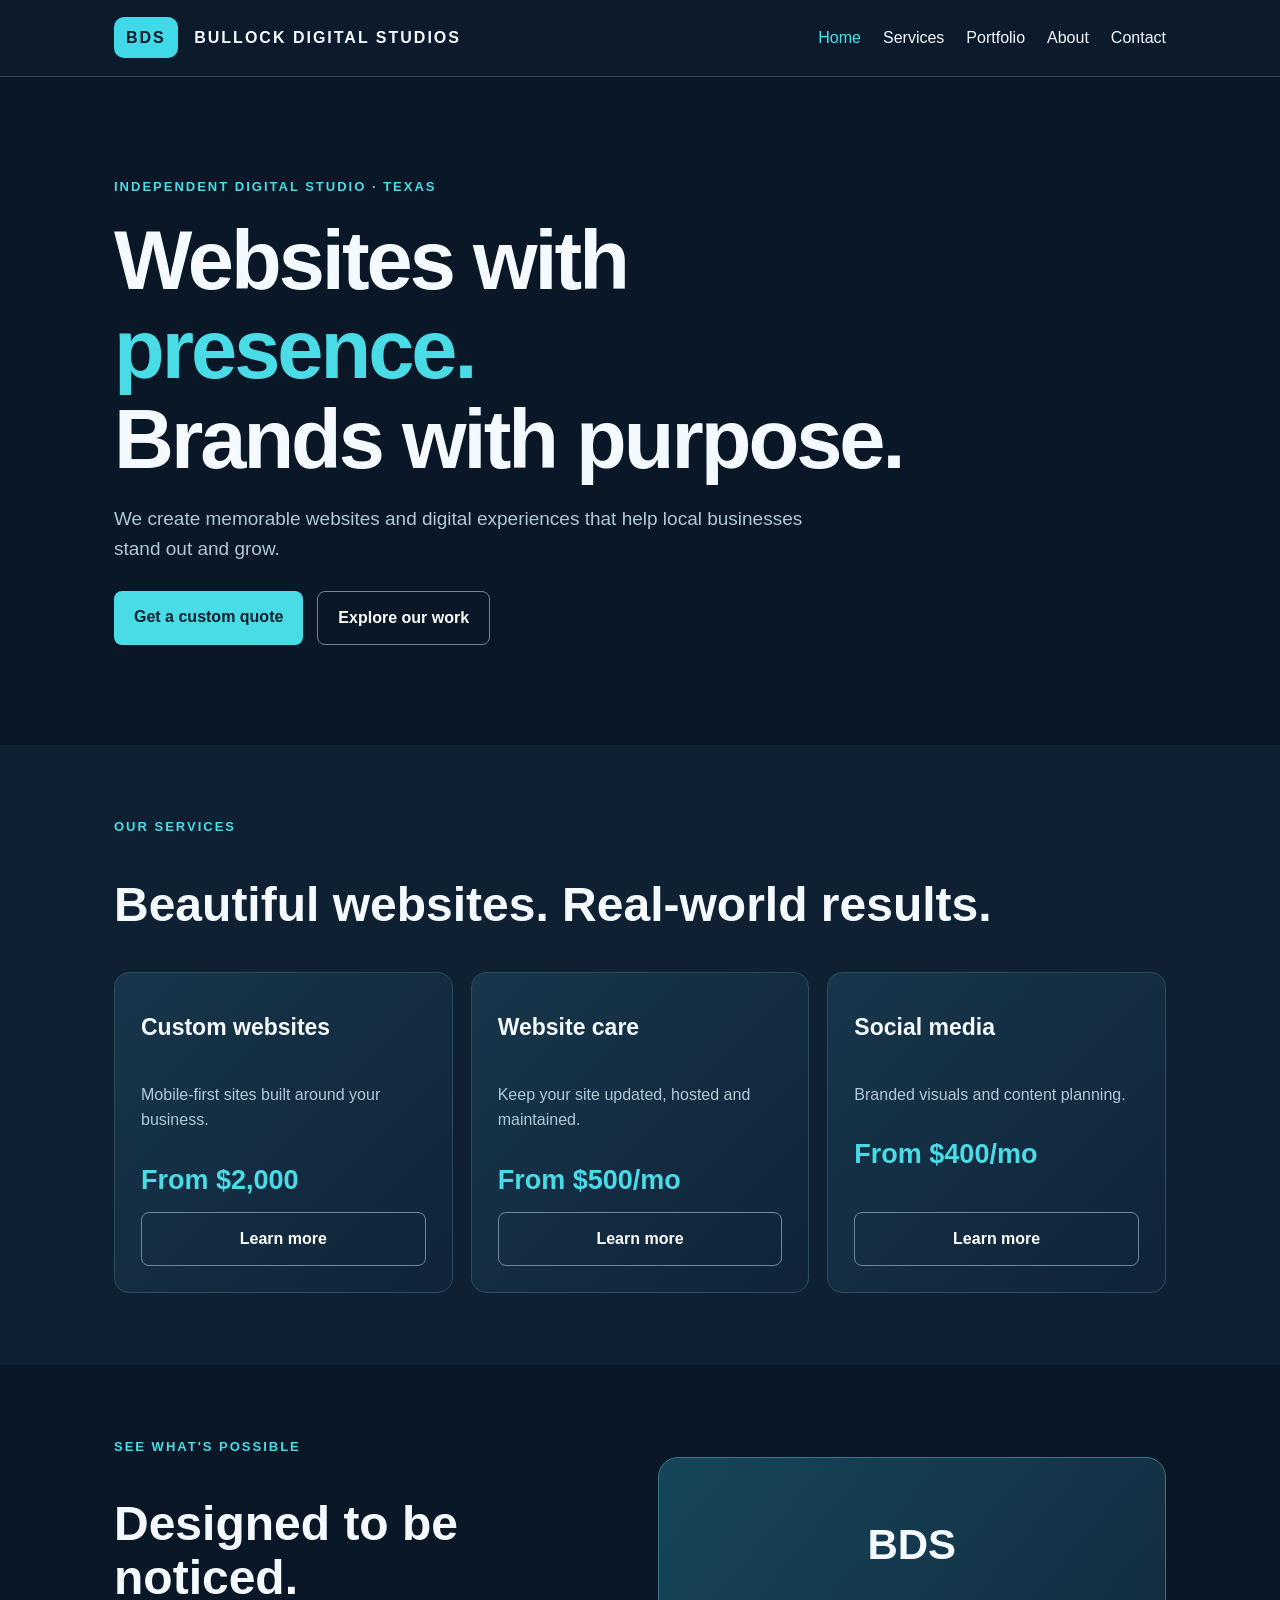
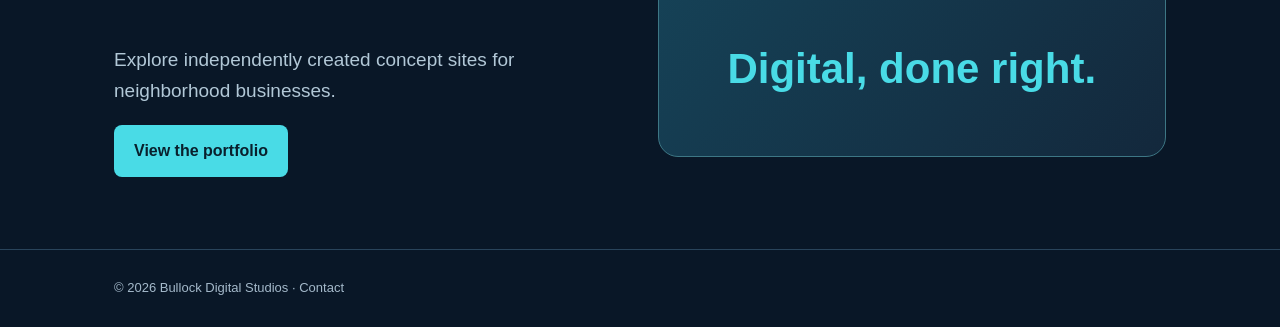
==== bds-site/index.html @ 3a782de8 "Build BDS five-page website: index.html" ====
<!doctype html><html lang="en"><head><meta charset="utf-8"><meta name="viewport" content="width=device-width,initial-scale=1"><meta name="description" content="Bullock Digital Studios builds professional websites for growing businesses."><title>index | Bullock Digital Studios</title><link rel="stylesheet" href="styles.css"></head><body><header><div class="wrap"><nav><a href="index.html" class="brand"><b>BDS</b> BULLOCK DIGITAL STUDIOS</a><button class="menu" aria-expanded="false">Menu</button><div class="links"><a class="active" href="index.html">Home</a><a class="" href="services.html">Services</a><a class="" href="portfolio.html">Portfolio</a><a class="" href="about.html">About</a><a class="" href="contact.html">Contact</a></div></nav></div></header><main><section class="hero"><div class="wrap"><div class="eyebrow">Independent digital studio · Texas</div><h1>Websites with <em>presence.</em><br>Brands with purpose.</h1><p class="lead">We create memorable websites and digital experiences that help local businesses stand out and grow.</p><div class="actions"><a class="btn" href="contact.html">Get a custom quote</a><a class="btn alt" href="portfolio.html">Explore our work</a></div></div></section><section class="section shade"><div class="wrap"><div class="eyebrow">Our services</div><h2>Beautiful websites. Real-world results.</h2><div class="grid"><article class="card"><h3>Custom websites</h3><p>Mobile-first sites built around your business.</p><div class="price">From $2,000</div><a class="btn alt" href="services.html">Learn more</a></article><article class="card"><h3>Website care</h3><p>Keep your site updated, hosted and maintained.</p><div class="price">From $500/mo</div><a class="btn alt" href="services.html">Learn more</a></article><article class="card"><h3>Social media</h3><p>Branded visuals and content planning.</p><div class="price">From $400/mo</div><a class="btn alt" href="services.html">Learn more</a></article></div></div></section><section class="section"><div class="wrap split"><div><div class="eyebrow">See what's possible</div><h2>Designed to be noticed.</h2><p class="lead">Explore independently created concept sites for neighborhood businesses.</p><a class="btn" href="portfolio.html">View the portfolio</a></div><div class="art">BDS<br><em>Digital, done right.</em></div></div></section></main><footer><div class="wrap">© 2026 Bullock Digital Studios · <a href="contact.html">Contact</a></div></footer><script src="script.js"></script></body></html>
---- bds-site/styles.css ----
*{box-sizing:border-box}body{margin:0;background:#091727;color:#f4faff;font:16px/1.6 Arial,sans-serif}a{color:inherit;text-decoration:none}header{position:sticky;top:0;background:#0c1c2eee;border-bottom:1px solid #30485c;z-index:2}.wrap{max-width:1100px;margin:auto;padding:0 24px}nav{display:flex;align-items:center;justify-content:space-between;gap:20px;min-height:76px}.brand{font-weight:900;letter-spacing:2px}.brand b{background:#40d9e8;color:#081727;padding:12px;border-radius:10px;margin-right:10px}.links{display:flex;gap:22px;align-items:center}.links a:hover,.links a.active{color:#49e3eb}.btn{display:inline-block;background:#49dbe6;color:#09202d;padding:13px 20px;border-radius:8px;font-weight:bold;border:0;cursor:pointer}.btn.alt{background:transparent;color:#fff;border:1px solid #6e899b}.hero{padding:100px 0}.eyebrow{color:#49dbe6;font-size:13px;font-weight:bold;letter-spacing:2px;text-transform:uppercase}h1{font-size:clamp(46px,7vw,83px);line-height:1.08;letter-spacing:-3px;max-width:850px;margin:18px 0}h2{font-size:clamp(32px,4vw,48px);line-height:1.13}h3{font-size:23px;margin:10px 0}em{font-style:normal;color:#49dbe6}.lead{color:#b2c8d7;font-size:19px;max-width:720px}.actions{display:flex;gap:14px;flex-wrap:wrap;margin-top:27px}.section{padding:72px 0}.shade{background:#0e2032}.grid{display:grid;grid-template-columns:repeat(3,1fr);gap:18px}.card{padding:26px;border:1px solid #2c4d60;border-radius:15px;background:linear-gradient(135deg,#17364b,#102338);display:flex;flex-direction:column;gap:10px}.card p{color:#b2c8d7}.card .btn{margin-top:auto;text-align:center}.price{font-size:27px;color:#49dbe6;font-weight:bold}.split{display:grid;grid-template-columns:1fr 1fr;gap:35px;align-items:center}.art{background:linear-gradient(130deg,#16465b,#13283c);border:1px solid #3d7785;border-radius:20px;min-height:300px;display:grid;place-items:center;font-size:42px;font-weight:bold;text-align:center;padding:25px}.field{display:block;margin:12px 0;font-size:14px}.field input,.field textarea{display:block;width:100%;background:#0b1c2e;color:#fff;border:1px solid #5a8195;padding:12px;border-radius:8px;font:inherit}.field textarea{height:130px}.note{color:#b2c8d7;font-size:13px}footer{border-top:1px solid #29445b;padding:28px 0;color:#a4b9ca;font-size:13px}.menu{display:none;background:transparent;color:white;border:1px solid #557083;border-radius:8px;padding:8px 12px}@media(max-width:750px){.menu{display:block}.links{display:none;position:absolute;top:76px;left:0;right:0;background:#0c1c2e;padding:22px;flex-direction:column;align-items:stretch}.links.open{display:flex}.grid,.split{grid-template-columns:1fr}.hero{padding:70px 0}nav>.btn{display:none}}
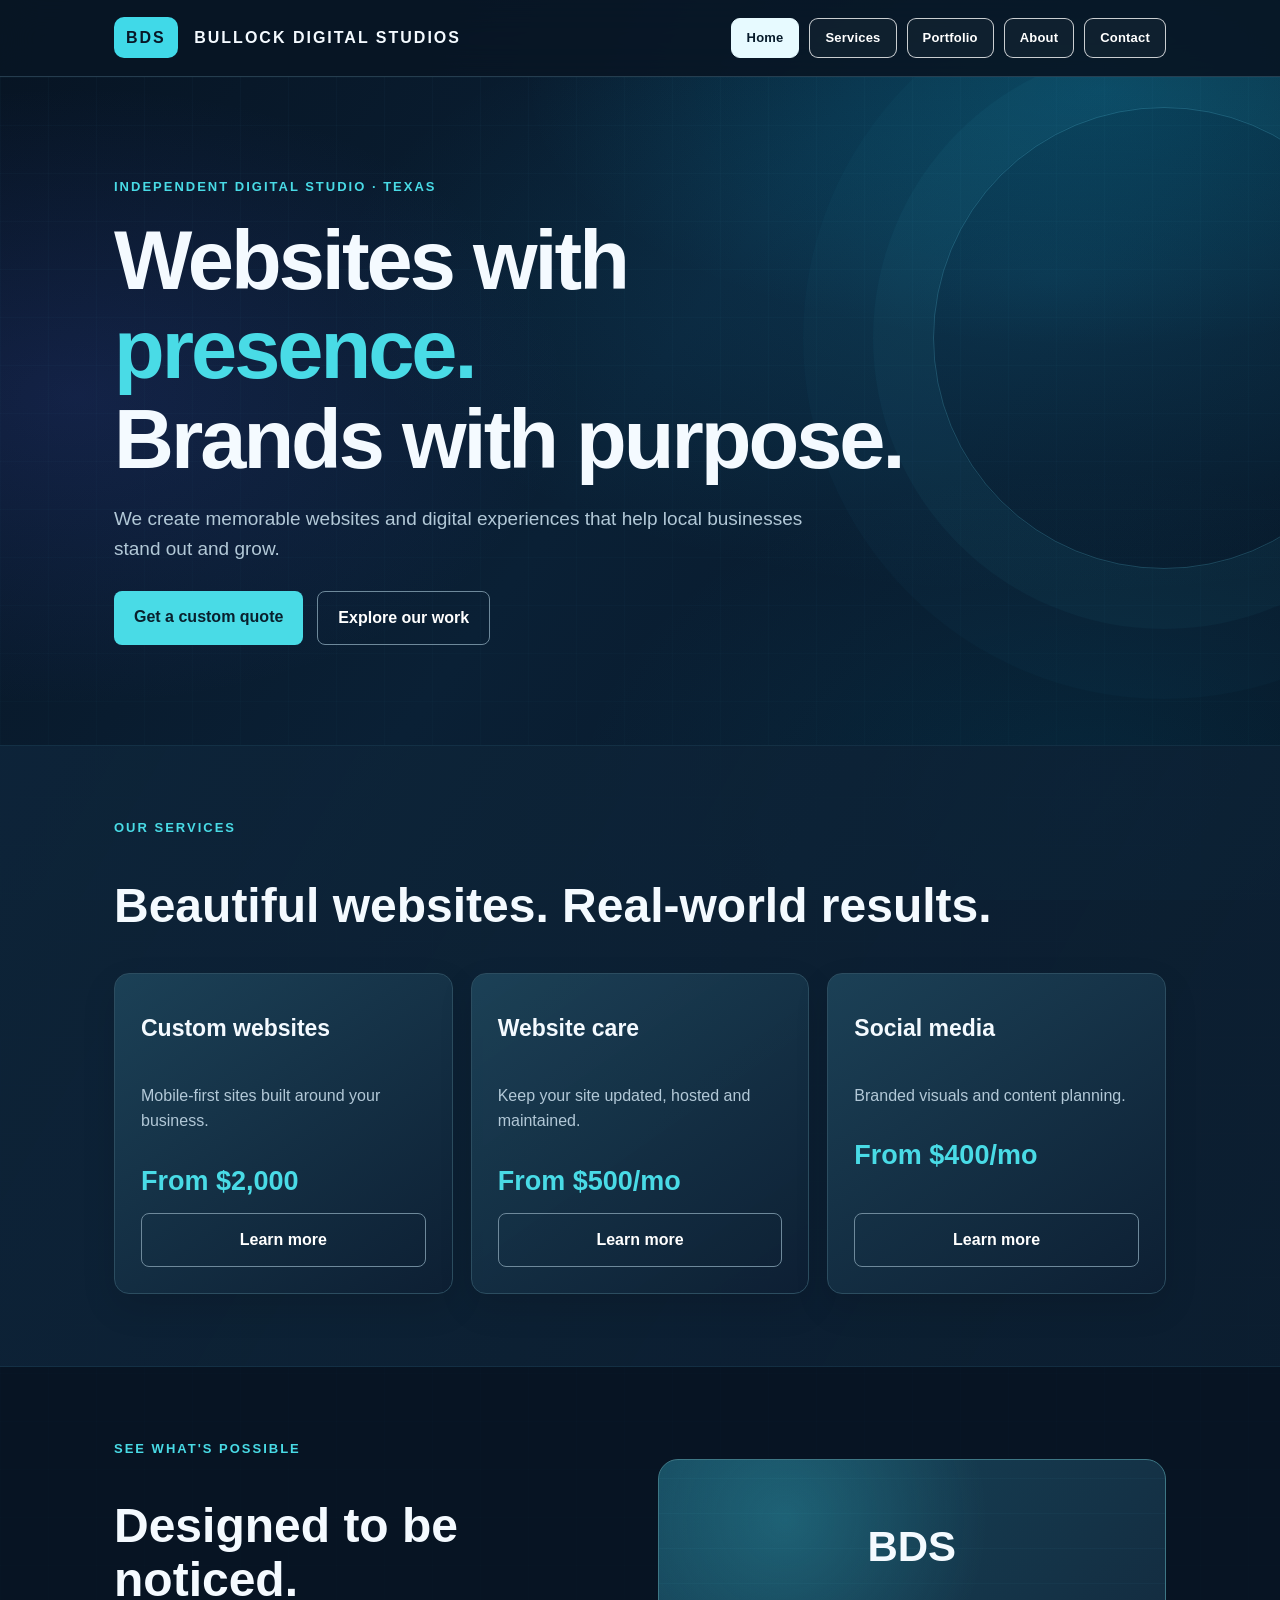
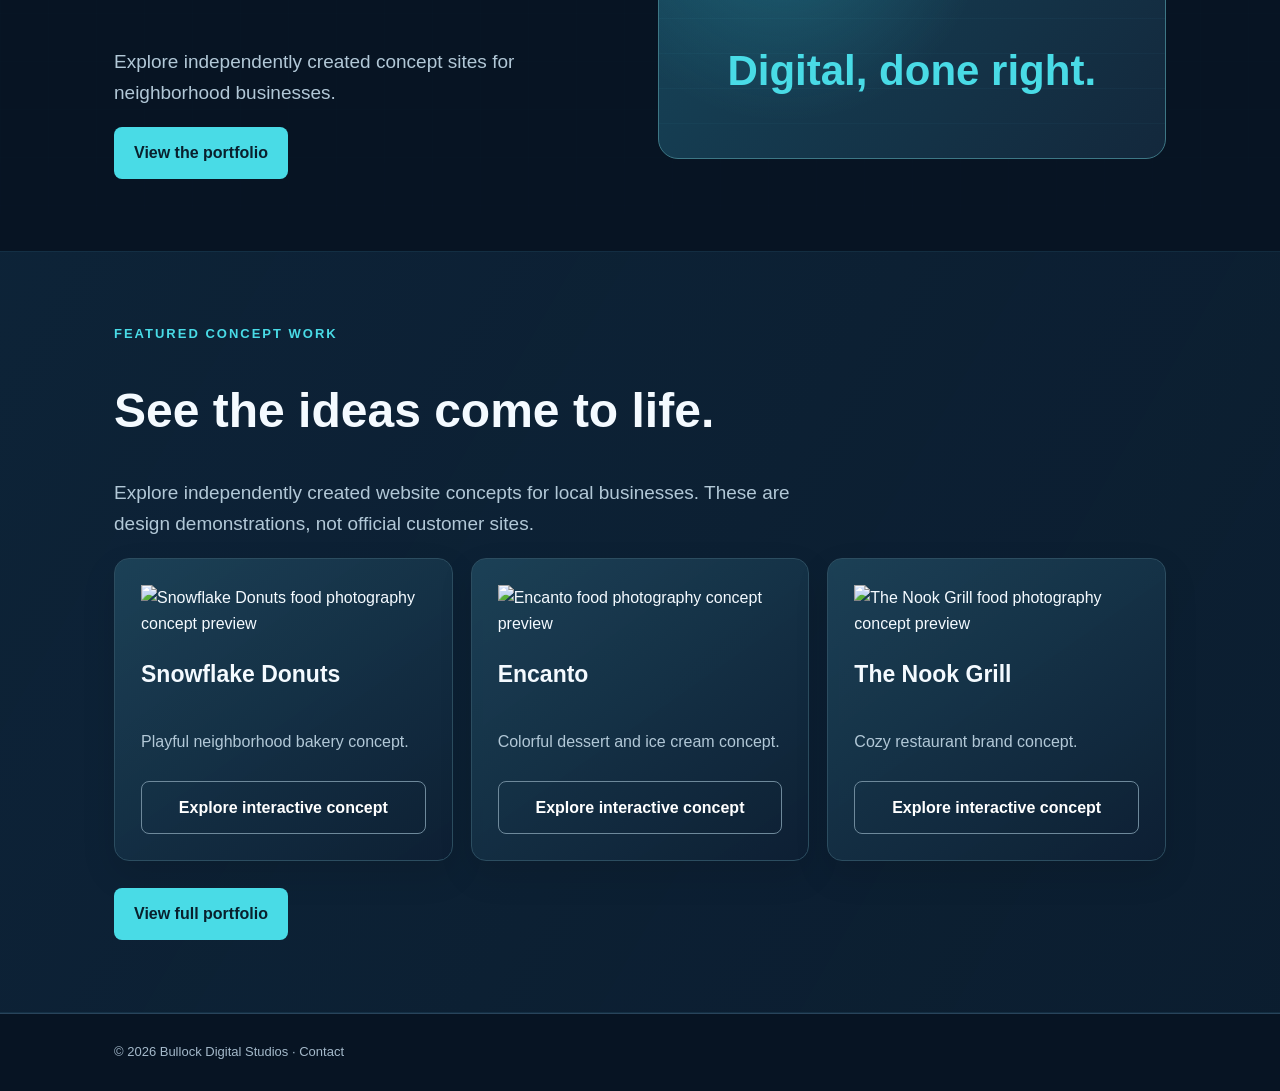
==== commit 01e27abc: "Show linked photographic portfolio previews on BDS homepage" ====
--- a/bds-site/index.html
+++ b/bds-site/index.html
@@ -1 +1 @@
-<!doctype html><html lang="en"><head><meta charset="utf-8"><meta name="viewport" content="width=device-width,initial-scale=1"><meta name="description" content="Bullock Digital Studios builds professional websites for growing businesses."><title>index | Bullock Digital Studios</title><link rel="stylesheet" href="styles.css"></head><body><header><div class="wrap"><nav><a href="index.html" class="brand"><b>BDS</b> BULLOCK DIGITAL STUDIOS</a><button class="menu" aria-expanded="false">Menu</button><div class="links"><a class="active" href="index.html">Home</a><a class="" href="services.html">Services</a><a class="" href="portfolio.html">Portfolio</a><a class="" href="about.html">About</a><a class="" href="contact.html">Contact</a></div></nav></div></header><main><section class="hero"><div class="wrap"><div class="eyebrow">Independent digital studio · Texas</div><h1>Websites with <em>presence.</em><br>Brands with purpose.</h1><p class="lead">We create memorable websites and digital experiences that help local businesses stand out and grow.</p><div class="actions"><a class="btn" href="contact.html">Get a custom quote</a><a class="btn alt" href="portfolio.html">Explore our work</a></div></div></section><section class="section shade"><div class="wrap"><div class="eyebrow">Our services</div><h2>Beautiful websites. Real-world results.</h2><div class="grid"><article class="card"><h3>Custom websites</h3><p>Mobile-first sites built around your business.</p><div class="price">From $2,000</div><a class="btn alt" href="services.html">Learn more</a></article><article class="card"><h3>Website care</h3><p>Keep your site updated, hosted and maintained.</p><div class="price">From $500/mo</div><a class="btn alt" href="services.html">Learn more</a></article><article class="card"><h3>Social media</h3><p>Branded visuals and content planning.</p><div class="price">From $400/mo</div><a class="btn alt" href="services.html">Learn more</a></article></div></div></section><section class="section"><div class="wrap split"><div><div class="eyebrow">See what's possible</div><h2>Designed to be noticed.</h2><p class="lead">Explore independently created concept sites for neighborhood businesses.</p><a class="btn" href="portfolio.html">View the portfolio</a></div><div class="art">BDS<br><em>Digital, done right.</em></div></div></section></main><footer><div class="wrap">© 2026 Bullock Digital Studios · <a href="contact.html">Contact</a></div></footer><script src="script.js"></script></body></html>+<!doctype html><html lang="en"><head><meta charset="utf-8"><meta name="viewport" content="width=device-width,initial-scale=1"><meta name="description" content="Bullock Digital Studios builds professional websites for growing businesses."><title>index | Bullock Digital Studios</title><link rel="stylesheet" href="styles.css"></head><body><header><div class="wrap"><nav><a href="index.html" class="brand"><b>BDS</b> BULLOCK DIGITAL STUDIOS</a><button class="menu" aria-expanded="false">Menu</button><div class="links"><a class="active" href="index.html">Home</a><a class="" href="services.html">Services</a><a class="" href="portfolio.html">Portfolio</a><a class="" href="about.html">About</a><a class="" href="contact.html">Contact</a></div></nav></div></header><main><section class="hero"><div class="wrap"><div class="eyebrow">Independent digital studio · Texas</div><h1>Websites with <em>presence.</em><br>Brands with purpose.</h1><p class="lead">We create memorable websites and digital experiences that help local businesses stand out and grow.</p><div class="actions"><a class="btn" href="contact.html">Get a custom quote</a><a class="btn alt" href="portfolio.html">Explore our work</a></div></div></section><section class="section shade"><div class="wrap"><div class="eyebrow">Our services</div><h2>Beautiful websites. Real-world results.</h2><div class="grid"><article class="card"><h3>Custom websites</h3><p>Mobile-first sites built around your business.</p><div class="price">From $2,000</div><a class="btn alt" href="services.html">Learn more</a></article><article class="card"><h3>Website care</h3><p>Keep your site updated, hosted and maintained.</p><div class="price">From $500/mo</div><a class="btn alt" href="services.html">Learn more</a></article><article class="card"><h3>Social media</h3><p>Branded visuals and content planning.</p><div class="price">From $400/mo</div><a class="btn alt" href="services.html">Learn more</a></article></div></div></section><section class="section"><div class="wrap split"><div><div class="eyebrow">See what's possible</div><h2>Designed to be noticed.</h2><p class="lead">Explore independently created concept sites for neighborhood businesses.</p><a class="btn" href="portfolio.html">View the portfolio</a></div><div class="art">BDS<br><em>Digital, done right.</em></div></div></section><section class="section shade" id="featured-work"><div class="wrap"><div class="eyebrow">Featured concept work</div><h2>See the ideas come to life.</h2><p class="lead">Explore independently created website concepts for local businesses. These are design demonstrations, not official customer sites.</p><div class="grid"><article class="card portfolio-card"><a class="portfolio-photo" href="snowflake-donuts.html" aria-label="View Snowflake Donuts demo"><img src="https://cdn.broadsheet.com.au/cache/95/85/9585d3362b925be98b4c8b9a8480e36d.jpg" alt="Snowflake Donuts food photography concept preview" loading="lazy" referrerpolicy="no-referrer"></a><h3>Snowflake Donuts</h3><p>Playful neighborhood bakery concept.</p><a class="btn alt" href="snowflake-donuts.html">Explore interactive concept</a></article><article class="card portfolio-card"><a class="portfolio-photo" href="encanto.html" aria-label="View Encanto demo"><img src="https://img.goodfon.ru/wallpaper/nbig/c/6b/colorful-ice-cream-rozhok-morozhenoe-cone.webp" alt="Encanto food photography concept preview" loading="lazy" referrerpolicy="no-referrer"></a><h3>Encanto</h3><p>Colorful dessert and ice cream concept.</p><a class="btn alt" href="encanto.html">Explore interactive concept</a></article><article class="card portfolio-card"><a class="portfolio-photo" href="the-nook-grill.html" aria-label="View The Nook Grill demo"><img src="https://ejbvbfwmrbmfkxziwjzb.supabase.co/storage/v1/object/public/landing-images/a6c570e7-3771-4f8e-a0ca-6f970022959a/hero.png" alt="The Nook Grill food photography concept preview" loading="lazy" referrerpolicy="no-referrer"></a><h3>The Nook Grill</h3><p>Cozy restaurant brand concept.</p><a class="btn alt" href="the-nook-grill.html">Explore interactive concept</a></article></div><div class="actions"><a class="btn" href="portfolio.html">View full portfolio</a></div></div></section></main><footer><div class="wrap">© 2026 Bullock Digital Studios · <a href="contact.html">Contact</a></div></footer><script src="script.js"></script></body></html>
--- a/bds-site/styles.css
+++ b/bds-site/styles.css
@@ -1 +1,36 @@
-*{box-sizing:border-box}body{margin:0;background:#091727;color:#f4faff;font:16px/1.6 Arial,sans-serif}a{color:inherit;text-decoration:none}header{position:sticky;top:0;background:#0c1c2eee;border-bottom:1px solid #30485c;z-index:2}.wrap{max-width:1100px;margin:auto;padding:0 24px}nav{display:flex;align-items:center;justify-content:space-between;gap:20px;min-height:76px}.brand{font-weight:900;letter-spacing:2px}.brand b{background:#40d9e8;color:#081727;padding:12px;border-radius:10px;margin-right:10px}.links{display:flex;gap:22px;align-items:center}.links a:hover,.links a.active{color:#49e3eb}.btn{display:inline-block;background:#49dbe6;color:#09202d;padding:13px 20px;border-radius:8px;font-weight:bold;border:0;cursor:pointer}.btn.alt{background:transparent;color:#fff;border:1px solid #6e899b}.hero{padding:100px 0}.eyebrow{color:#49dbe6;font-size:13px;font-weight:bold;letter-spacing:2px;text-transform:uppercase}h1{font-size:clamp(46px,7vw,83px);line-height:1.08;letter-spacing:-3px;max-width:850px;margin:18px 0}h2{font-size:clamp(32px,4vw,48px);line-height:1.13}h3{font-size:23px;margin:10px 0}em{font-style:normal;color:#49dbe6}.lead{color:#b2c8d7;font-size:19px;max-width:720px}.actions{display:flex;gap:14px;flex-wrap:wrap;margin-top:27px}.section{padding:72px 0}.shade{background:#0e2032}.grid{display:grid;grid-template-columns:repeat(3,1fr);gap:18px}.card{padding:26px;border:1px solid #2c4d60;border-radius:15px;background:linear-gradient(135deg,#17364b,#102338);display:flex;flex-direction:column;gap:10px}.card p{color:#b2c8d7}.card .btn{margin-top:auto;text-align:center}.price{font-size:27px;color:#49dbe6;font-weight:bold}.split{display:grid;grid-template-columns:1fr 1fr;gap:35px;align-items:center}.art{background:linear-gradient(130deg,#16465b,#13283c);border:1px solid #3d7785;border-radius:20px;min-height:300px;display:grid;place-items:center;font-size:42px;font-weight:bold;text-align:center;padding:25px}.field{display:block;margin:12px 0;font-size:14px}.field input,.field textarea{display:block;width:100%;background:#0b1c2e;color:#fff;border:1px solid #5a8195;padding:12px;border-radius:8px;font:inherit}.field textarea{height:130px}.note{color:#b2c8d7;font-size:13px}footer{border-top:1px solid #29445b;padding:28px 0;color:#a4b9ca;font-size:13px}.menu{display:none;background:transparent;color:white;border:1px solid #557083;border-radius:8px;padding:8px 12px}@media(max-width:750px){.menu{display:block}.links{display:none;position:absolute;top:76px;left:0;right:0;background:#0c1c2e;padding:22px;flex-direction:column;align-items:stretch}.links.open{display:flex}.grid,.split{grid-template-columns:1fr}.hero{padding:70px 0}nav>.btn{display:none}}+*{box-sizing:border-box}body{margin:0;background:#091727;color:#f4faff;font:16px/1.6 Arial,sans-serif}a{color:inherit;text-decoration:none}header{position:sticky;top:0;background:#0c1c2eee;border-bottom:1px solid #30485c;z-index:2}.wrap{max-width:1100px;margin:auto;padding:0 24px}nav{display:flex;align-items:center;justify-content:space-between;gap:20px;min-height:76px}.brand{font-weight:900;letter-spacing:2px}.brand b{background:#40d9e8;color:#081727;padding:12px;border-radius:10px;margin-right:10px}.links{display:flex;gap:22px;align-items:center}.links a:hover,.links a.active{color:#49e3eb}.btn{display:inline-block;background:#49dbe6;color:#09202d;padding:13px 20px;border-radius:8px;font-weight:bold;border:0;cursor:pointer}.btn.alt{background:transparent;color:#fff;border:1px solid #6e899b}.hero{padding:100px 0}.eyebrow{color:#49dbe6;font-size:13px;font-weight:bold;letter-spacing:2px;text-transform:uppercase}h1{font-size:clamp(46px,7vw,83px);line-height:1.08;letter-spacing:-3px;max-width:850px;margin:18px 0}h2{font-size:clamp(32px,4vw,48px);line-height:1.13}h3{font-size:23px;margin:10px 0}em{font-style:normal;color:#49dbe6}.lead{color:#b2c8d7;font-size:19px;max-width:720px}.actions{display:flex;gap:14px;flex-wrap:wrap;margin-top:27px}.section{padding:72px 0}.shade{background:#0e2032}.grid{display:grid;grid-template-columns:repeat(3,1fr);gap:18px}.card{padding:26px;border:1px solid #2c4d60;border-radius:15px;background:linear-gradient(135deg,#17364b,#102338);display:flex;flex-direction:column;gap:10px}.card p{color:#b2c8d7}.card .btn{margin-top:auto;text-align:center}.price{font-size:27px;color:#49dbe6;font-weight:bold}.split{display:grid;grid-template-columns:1fr 1fr;gap:35px;align-items:center}.art{background:linear-gradient(130deg,#16465b,#13283c);border:1px solid #3d7785;border-radius:20px;min-height:300px;display:grid;place-items:center;font-size:42px;font-weight:bold;text-align:center;padding:25px}.field{display:block;margin:12px 0;font-size:14px}.field input,.field textarea{display:block;width:100%;background:#0b1c2e;color:#fff;border:1px solid #5a8195;padding:12px;border-radius:8px;font:inherit}.field textarea{height:130px}.note{color:#b2c8d7;font-size:13px}footer{border-top:1px solid #29445b;padding:28px 0;color:#a4b9ca;font-size:13px}.menu{display:none;background:transparent;color:white;border:1px solid #557083;border-radius:8px;padding:8px 12px}@media(max-width:750px){.menu{display:block}.links{display:none;position:absolute;top:76px;left:0;right:0;background:#0c1c2e;padding:22px;flex-direction:column;align-items:stretch}.links.open{display:flex}.grid,.split{grid-template-columns:1fr}.hero{padding:70px 0}nav>.btn{display:none}}
+
+/* BDS digital atmosphere: layered aurora lighting, fine-grid circuitry, and glass navigation */
+body{
+ background-color:#071423;
+ background-image:
+ radial-gradient(ellipse 60% 38% at 86% 10%,rgba(0,194,235,.19),transparent 75%),
+ radial-gradient(ellipse 48% 43% at 6% 44%,rgba(74,83,213,.17),transparent 80%),
+ radial-gradient(ellipse 50% 45% at 85% 88%,rgba(0,137,175,.13),transparent 80%),
+ linear-gradient(125deg,#071423 0%,#0a2035 48%,#071525 100%);
+ background-attachment:fixed;
+}
+main{position:relative;isolation:isolate}
+main:before{content:"";position:absolute;inset:0;z-index:-1;pointer-events:none;opacity:.34;
+ background-image:linear-gradient(rgba(100,216,243,.075) 1px,transparent 1px),linear-gradient(90deg,rgba(100,216,243,.075) 1px,transparent 1px);
+ background-size:48px 48px;
+ -webkit-mask-image:linear-gradient(180deg,black,transparent 85%);mask-image:linear-gradient(180deg,black,transparent 85%);
+}
+.hero{position:relative;overflow:hidden;background:radial-gradient(ellipse at 82% 30%,rgba(25,162,213,.17),transparent 48%)}
+.hero:before{content:"";position:absolute;right:-115px;top:30px;width:460px;height:460px;border:1px solid rgba(98,221,250,.21);border-radius:50%;box-shadow:0 0 0 60px rgba(55,208,247,.035),0 0 0 130px rgba(55,208,247,.025);pointer-events:none}
+.hero>.wrap{position:relative;z-index:1}
+.shade{background:linear-gradient(120deg,rgba(13,36,57,.92),rgba(13,32,51,.79));border-block:1px solid rgba(82,166,199,.1)}
+header{background:rgba(8,22,37,.89);backdrop-filter:blur(18px);-webkit-backdrop-filter:blur(18px);border-bottom:1px solid rgba(155,217,244,.2)}
+.links{gap:10px;flex-wrap:wrap;justify-content:flex-end}
+.links a{display:inline-flex;align-items:center;justify-content:center;min-height:40px;padding:8px 15px;border:1px solid rgba(255,255,255,.78);border-radius:9px;background:rgba(255,255,255,.035);color:#fff;font-size:13px;font-weight:700;letter-spacing:.015em;transition:background .18s,border-color .18s,box-shadow .18s,transform .18s}
+.links a:hover,.links a:focus-visible{color:#fff;background:rgba(73,227,235,.13);border-color:#72ecf5;box-shadow:0 0 0 2px rgba(73,227,235,.1);transform:translateY(-1px)}
+.links a.active{color:#071b2b;background:#e7faff;border-color:#e7faff}
+.card{background:linear-gradient(145deg,rgba(30,70,92,.85),rgba(13,31,51,.93));box-shadow:0 14px 35px rgba(0,0,0,.11)}
+.art{background:radial-gradient(circle at 25% 20%,rgba(61,221,237,.22),transparent 45%),repeating-linear-gradient(0deg,transparent 0 34px,rgba(90,206,234,.07) 35px),linear-gradient(130deg,#16465b,#13283c)}
+@media(max-width:750px){
+ .links{gap:10px;flex-direction:column;align-items:stretch}
+ .links a{justify-content:flex-start;width:100%;min-height:44px}
+ .hero:before{right:-300px;opacity:.6}
+ body{background-attachment:scroll}
+}
+@media(prefers-reduced-motion:reduce){.links a{transition:none}}
